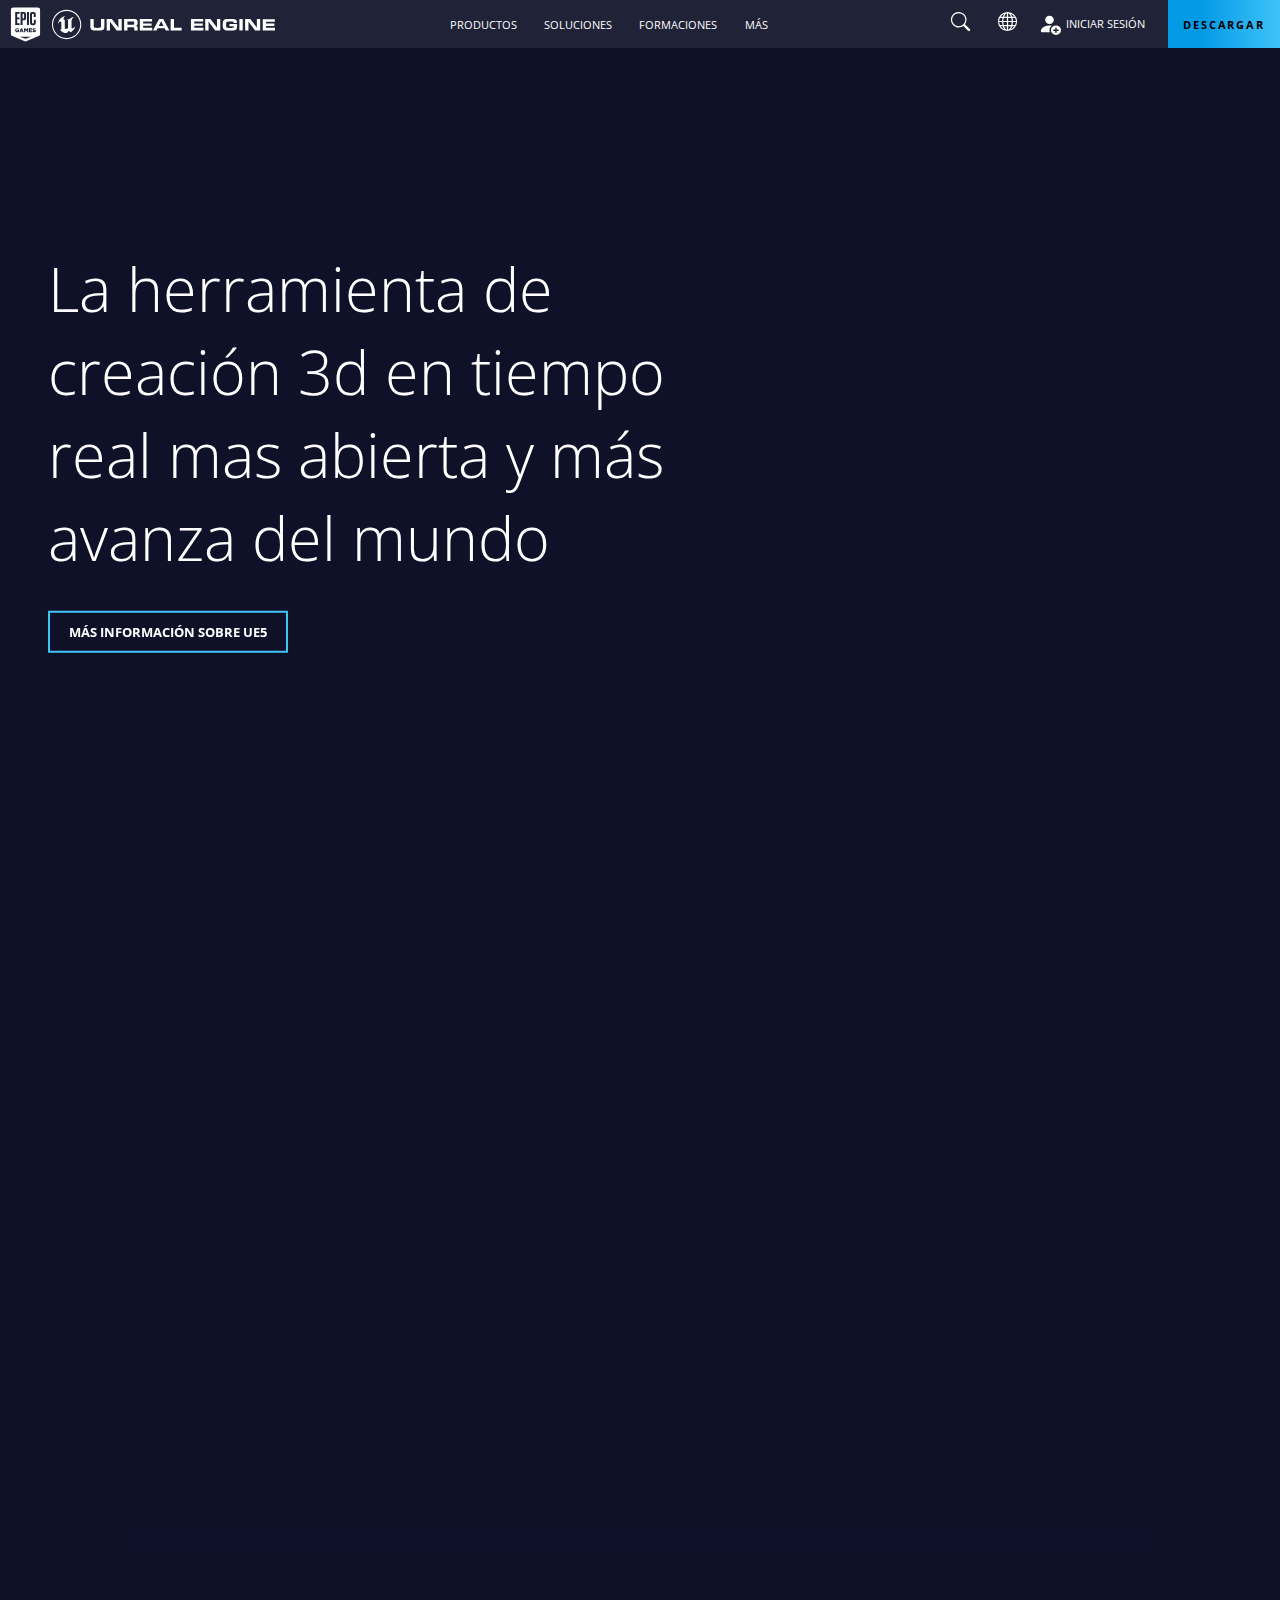
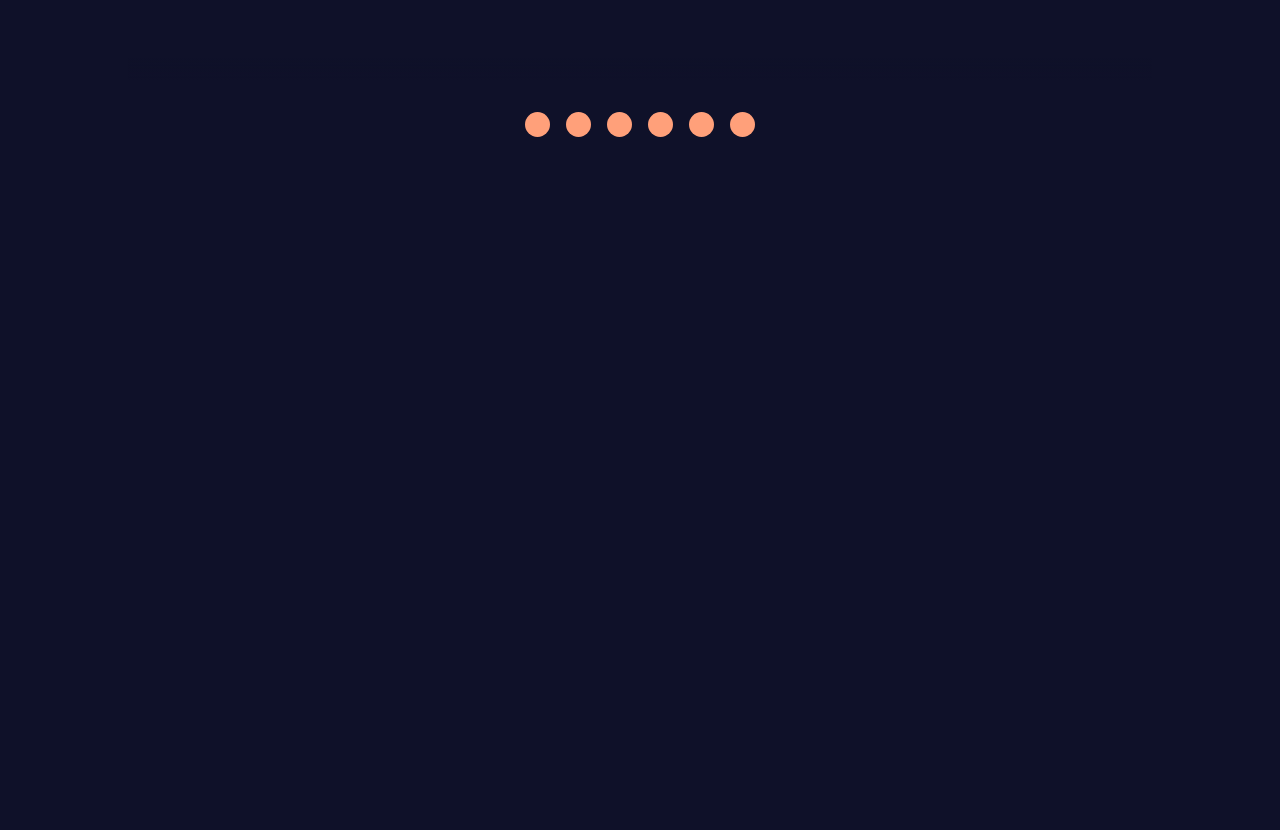
==== index..html @ 87c0252c "first commit" ====
<!DOCTYPE html>
<html lang="en">
<head>
    <meta charset="UTF-8">
    <meta http-equiv="X-UA-Compatible" content="IE=edge">
    <meta name="viewport" content="width=device-width, initial-scale=1.0">
    <title>Unreal Engine Clon</title>
    <link rel="stylesheet" href="./styles/style.css">
</head>
<body>
    <div class="cursor">
        <svg class="cursor__arrow" xmlns="http://www.w3.org/2000/svg" width="16" height="16" fill="currentColor" viewBox="0 0 16 16">
            <path fill-rule="evenodd" d="M1 8a.5.5 0 0 1 .5-.5h11.793l-3.147-3.146a.5.5 0 0 1 .708-.708l4 4a.5.5 0 0 1 0 .708l-4 4a.5.5 0 0 1-.708-.708L13.293 8.5H1.5A.5.5 0 0 1 1 8z"/>
          </svg>
    </div>
    <header class="header">
        <div class="header__cont-left">
            <a href="" class="header__enlace header__logo">
                <img class="header__img logo__img" src="./assets/svg/logo-unreal.svg" alt="">
            </a>
            <a href="" class="header__enlace header__logo">
                <img class="header__img header__logo-img" src="./assets/svg/logo-text.svg" alt="">
            </a>
        </div>
        <nav class="header__nav">
            <ul class="nav__ul">
                <a href="#" class="nav__a header__enlace">productos</a>
                <a href="#" class="nav__a header__enlace">soluciones</a>
                <a href="#" class="nav__a header__enlace">formaciones</a>
                <a href="#" class="nav__a header__enlace">más</a>
            </ul>
        </nav>
        <div class="header__cont-right">
            <a href=""><img class="header__search header__img" src="./assets/svg/search.svg" alt=""></a>
            <a href=""><img class="header__idioma header__img" src="./assets/svg/globe.svg" alt=""></a>
            <a class="header__enlace enlace__iniciar" href="#">
                <img class="enlace__iniciar-img" src="./assets/svg/person-fill-add.svg">
                <span class="enlace__iniciar-text">Iniciar Sesión</span>
            </a>
            <a class="header__enlace enlace__download" href="#">
                Descargar
            </a>
        </div>
    </header>
    
    <main class="main">
        <section class="home">
            <video class="home__video" muted autoplay loop>
                <source src="./assets/video/home-video.mp4"/>
            </video>
            <div class="home__contText">
                <h1 class="home__text">La herramienta  de creación 3d en tiempo real mas abierta y
                    más avanza del mundo
                </h1>
                <a class="enlace__information" href="">más información sobre ue5</a>
            </div>
        </section>
        <div class="space"></div>
        <div class="containerSlider">
            <div class="contSlider">
                <div class="swripper">
                    <video class="swripper__card" autoplay muted loop>
                        <source src="./assets/video/vinDisiel.mp4">
                    </video>
                    <video class="swripper__card" autoplay muted loop>
                        <source src="./assets/video/arquitect.mp4">
                    </video>
                    <video class="swripper__card" autoplay muted loop>
                        <source src="">
                    </video>
                    <video class="swripper__card" autoplay muted loop>
                        <source src="">
                    </video>
                    <video class="swripper__card" autoplay muted loop>
                        <source src="">
                    </video>
                    <video class="swripper__card" autoplay muted loop>
                        <source src="">
                    </video>
                </div>
            </div>
            <div class="cont-points">
                <span class="points"></span>
                <span class="points"></span>
                <span class="points"></span>
                <span class="points"></span>
                <span class="points"></span>
                <span class="points"></span>
            </div>
        </div>
    </main>
    <footer class="footer">

    </footer>
    <script src="./scripts/script.js"></script>
</body>
</html>
---- styles/style.css ----
@import url('https://fonts.googleapis.com/css2?family=Open+Sans:ital,wght@0,300;0,400;0,500;1,300&display=swap');

* {
    margin: 0;
    padding: 0;
    box-sizing: border-box;
}

:root {
    --color-principal: #202337;
    --color-fondo : #0f1129;
}

body {
    font-family: 'Open Sans', sans-serif;
    font-weight: lighter;
    /* min-height: 200vh; */
}

.cursor {
    --x: 5px;
    --y: 5px;
    position: fixed;
    display: flex;
    align-items: center;
    justify-content: center;
    top: -50px;
    left: -50px;
    z-index: 1;
    pointer-events: none;
    width: 100px;
    height: 100px;
    /* background-color: red; */
    border: 2px solid red;
    transform: translate(var(--x), var(--y)) translateZ(0);
    border-radius: 50%;
    opacity: 0;
}

.cursor__arrow {
    width: 30px;
    height: 50px;
    filter: invert(100%) sepia(0%) saturate(26%) hue-rotate(296deg) brightness(98%) contrast(105%);
}

.header {
    display: flex;
    justify-content: space-between;
    align-items: center;
    width: 100%;
    background-color: var(--color-principal);
    color: white;
    height: 3em;
    position: absolute;
    z-index: 1;
}

.header__img {
    width: 35px;
    height: 35px;
}

.header__cont-left {
    display: flex;
    gap: .5em;
    margin-left: .5em;
}

.header__logo {
    display: flex;
    align-items: center;
}

.header__logo-img {
    width: 20em;
}


.header__nav {
    height: 100%;
}
.nav__ul {
    display: flex;
    gap: 1.7em;
    height: 100%;
}
.nav__a {
    display: flex;
    align-items: center;
    position: relative;
    text-transform: uppercase;
    font-size: .7em;
    font-weight: 400;
    transition: border-bottom .2s;
}

.nav__a::after {
    content: "";
    position: absolute;
    bottom: 0;
    height: .5em;
    width: 100%;
    background-color: #0099DA;
    transition: clip-path .3s;
    clip-path: polygon(0 100%, 100% 100%, 100% 100%, 0% 100%);
}

.nav__a:hover::after {
    clip-path: polygon(0 100%, 100% 100%, 100% 0, 0 0);
}

.header__cont-right {
    display: flex;
    align-items: center;
    gap: .8em;
    /* pointer-events: all; */
}

.header__enlace {
    text-decoration: none;
    color: white;
    text-transform: uppercase;
    font-size: .7em;
    font-weight: 400;
}

.enlace__iniciar {
    display: flex;
    align-items: center;
    gap: .5em;
}

.header__search {
    filter: invert(98%) sepia(5%) saturate(129%) hue-rotate(41deg) brightness(117%) contrast(100%);
    height: 1.2em;    
}
.header__idioma {
    filter: invert(98%) sepia(5%) saturate(129%) hue-rotate(41deg) brightness(117%) contrast(100%);
    height: 1.2em;    
}


.enlace__iniciar-img {
    filter: invert(98%) sepia(5%) saturate(129%) hue-rotate(41deg) brightness(117%) contrast(100%);
    height: 2em;
}

.enlace__download {
    display: flex;
    align-items: center;
    justify-content: center;
    font-weight: bold;
    background: linear-gradient(-90deg, rgb(63, 196, 248), #039ae6 70%);
    height: 3rem;
    width: 10em;
    margin-left: .9em;
    color: black;
    letter-spacing: 1.8px;
}

.home {
    min-height: 100vh;
    display: flex;
    justify-content: center;
    align-items: center;
    background-color: #0f1129;
}

.home__video {
    position: fixed;
    width: 100%;
    transition: width .5s;
}

.home__contText {
    position: absolute;
    display: flex;
    flex-direction: column;
    gap: 2em;
    top: 50%;
    transform: translateY(-50%);
    left: 3em;
}

.home__text {
    color: white;
    font-weight: lighter;
    font-size: 3.8em;
    width: 700px;
}

.enlace__information {
    width: fit-content;
    text-transform: uppercase;
    color: white;
    border: 2px solid rgb(63, 196, 248);
    padding: .8em 1.5em;
    font-weight: bold;
    font-size: .8em;
    text-decoration: none;
}

.enlace__information:hover {
    box-shadow: 
    0 0 5px rgb(5, 153, 211),
    0 0 15px rgb(27, 169, 224),
    0 0 25px rgb(77, 192, 238);
}


.space {
    height: 70vh;
    width: 100%;
    background-color: var(--color-fondo);
}

/*SECTION SLIDER*/
.containerSlider {
    display: flex;
    flex-direction: column;
    align-items: center;
    height: 100vh;
    width: 100%;
    background-color: var(--color-fondo);
    gap: 2em;
}

.contSlider {
    /* background-color: white; */
    width: 80%;
    /* height: 600px; */
    overflow-x : hidden;
    cursor: none;
}

.swripper {
    position: relative;
    display: flex;
    width: 600%;
    height: 100%;
    /* background-color: lightcoral; */
    transition: transform .5s;
}

.swripper::after {
    position: absolute;
    content: "";
    width: 100%;
    height: 100%;
    z-index: 2;
    background: linear-gradient(var(--color-fondo) 0%, transparent 15%, transparent 85%, var(--color-fondo) 100%);
}

.swripper__card {
    width: calc(100% / 6);
    height: 100%;
    /* background-color: lightgreen; */
}

.swripper__card:hover {
    transform: scale(1.2);
}

.cont-points {
    display: flex;
    align-items: center;
    gap: 1em;
}

.points {
    width: 25px;
    height: 25px;
    border-radius: 50%;
    background-color: lightsalmon;
    cursor: pointer;
}
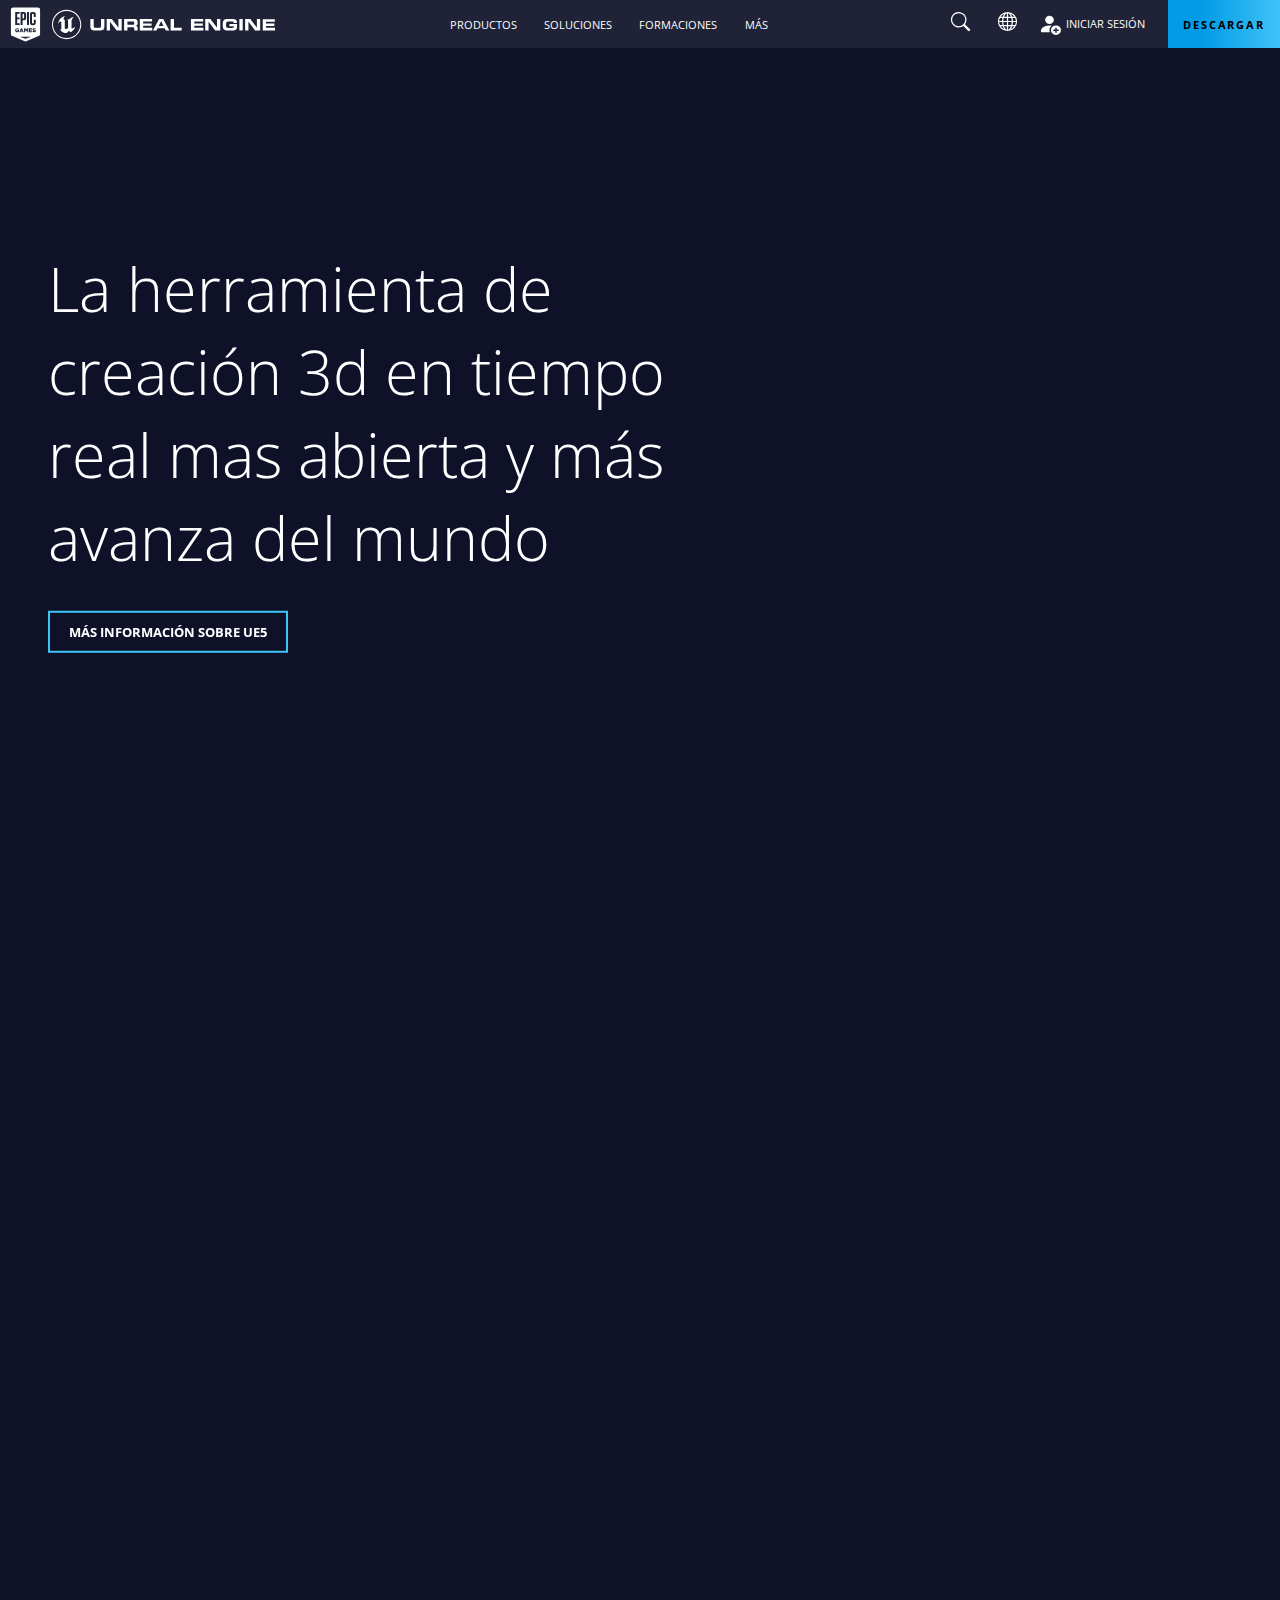
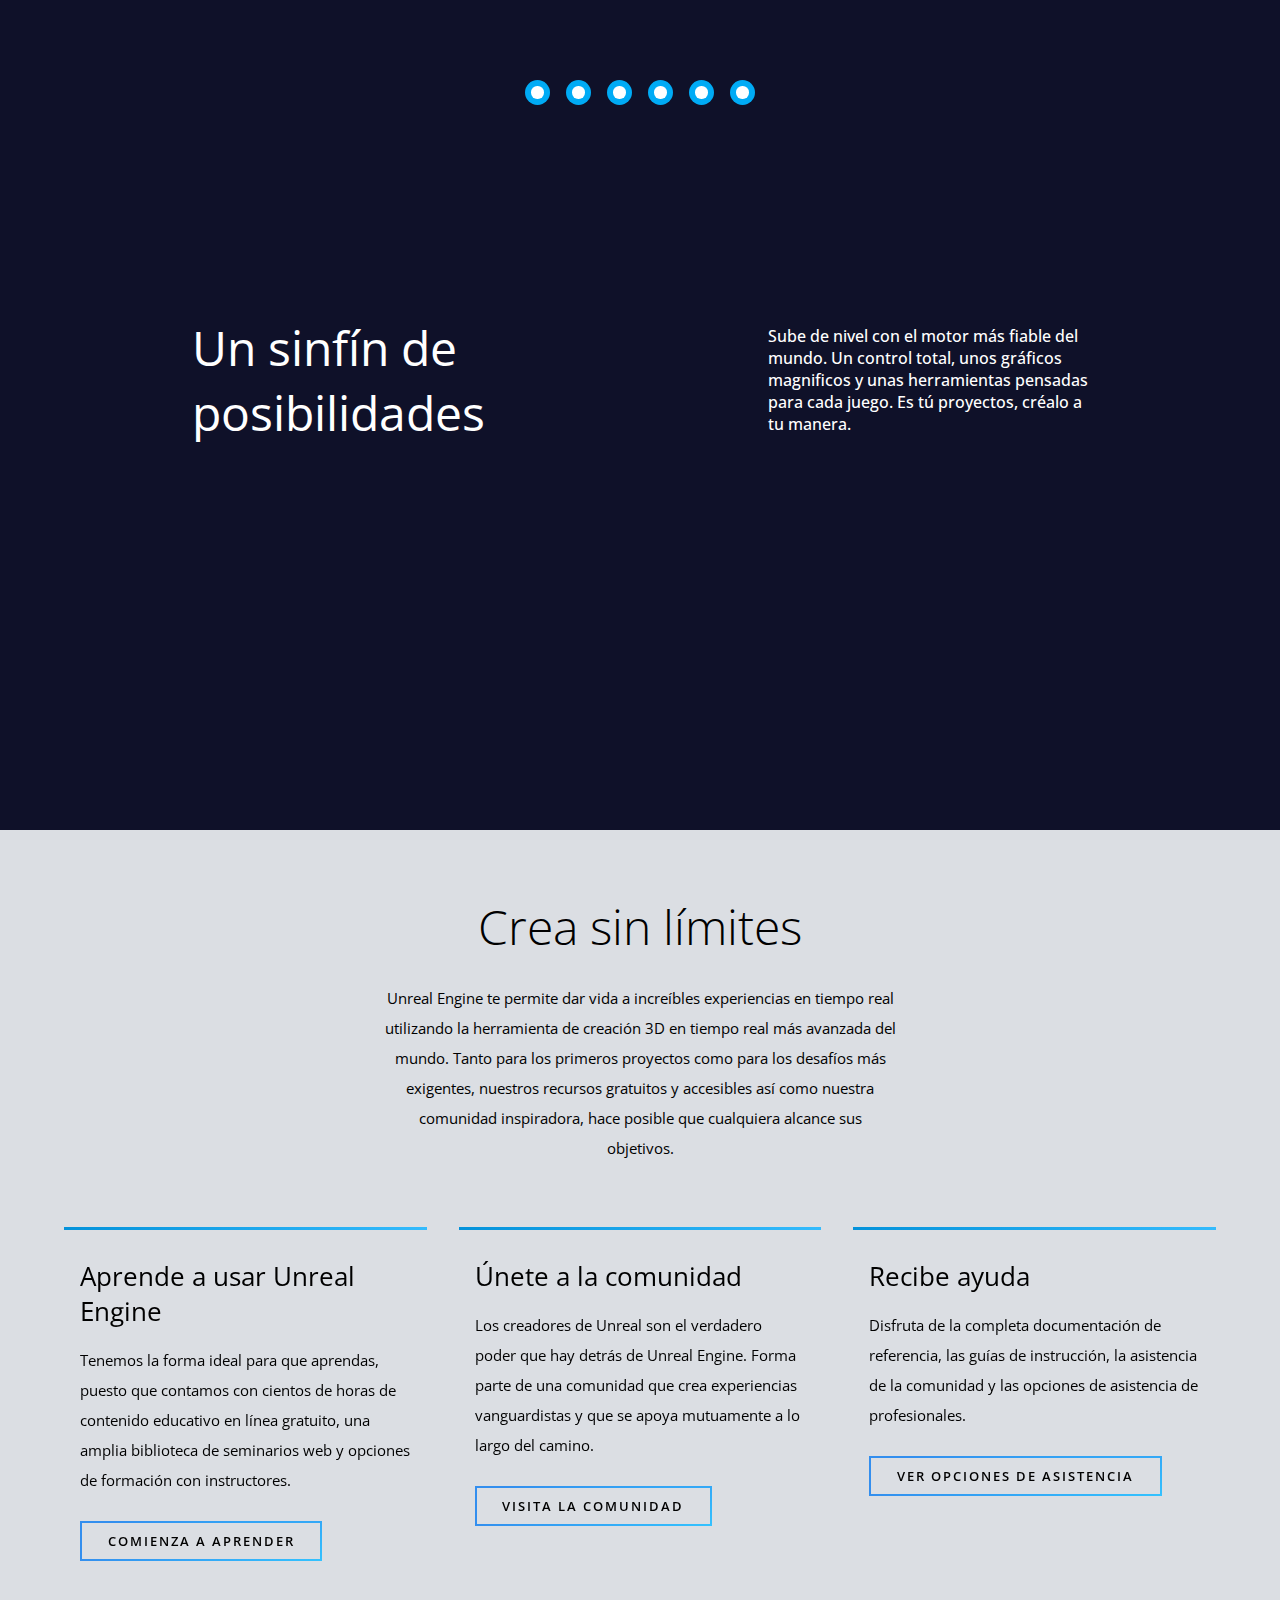
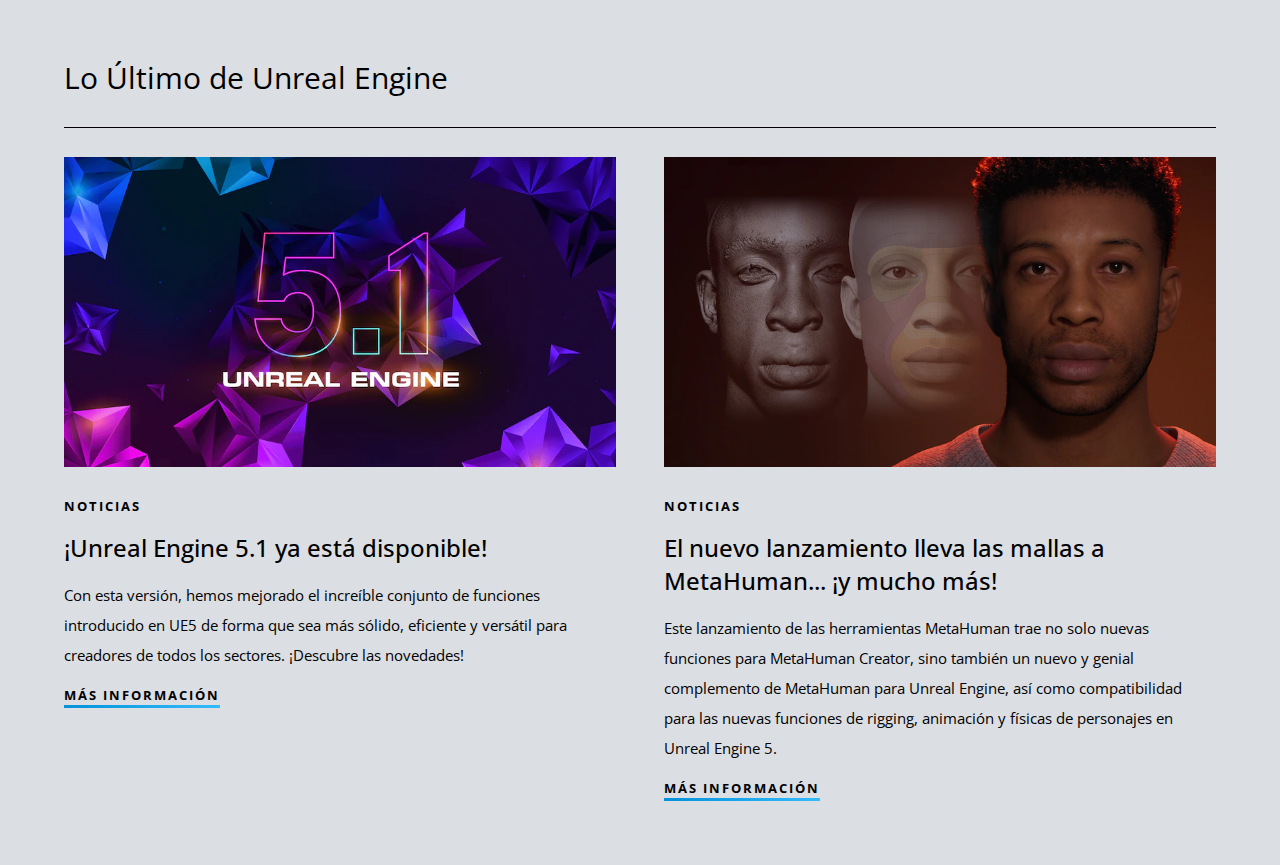
==== commit 73215741: "completando slider y agregando seccion aboutMe" ====
--- a/index..html
+++ b/index..html
@@ -57,6 +57,11 @@
         </section>
         <div class="space"></div>
         <div class="containerSlider">
+            <h2 class="containerSlider-text containerSlider-h2">Un sinfín de posibilidades</h2>
+            <p class="containerSlider-text containerSlider-p">Sube de nivel con el motor más fiable del mundo. Un control 
+                total, unos gráficos magnificos y unas herramientas pensadas
+                para cada juego. Es tú proyectos, créalo a tu manera.
+            </p>
             <div class="contSlider">
                 <div class="swripper">
                     <video class="swripper__card" autoplay muted loop>
@@ -66,29 +71,80 @@
                         <source src="./assets/video/arquitect.mp4">
                     </video>
                     <video class="swripper__card" autoplay muted loop>
-                        <source src="">
+                        <source src="./assets/video/concierto.mp4">
                     </video>
                     <video class="swripper__card" autoplay muted loop>
-                        <source src="">
+                        <source src="./assets/video/automovil.mp4">
                     </video>
                     <video class="swripper__card" autoplay muted loop>
-                        <source src="">
+                        <source src="./assets/video/startWars.mp4">
                     </video>
                     <video class="swripper__card" autoplay muted loop>
-                        <source src="">
+                        <source src="./assets/video/space.mp4">
                     </video>
                 </div>
             </div>
             <div class="cont-points">
-                <span class="points"></span>
-                <span class="points"></span>
-                <span class="points"></span>
-                <span class="points"></span>
-                <span class="points"></span>
-                <span class="points"></span>
+                <span class="points"><div class="points-circule"></div></span>
+                <span class="points"><div class="points-circule"></div></span>
+                <span class="points"><div class="points-circule"></div></span>
+                <span class="points"><div class="points-circule"></div></span>
+                <span class="points"><div class="points-circule"></div></span>
+                <span class="points"><div class="points-circule"></div></span>
             </div>
         </div>
+        
+        <section class="aboutMe">
+            <div class="aboutMe__description">
+                <h2 class="description__title">Crea sin límites</h2>
+                <p class="description__text parrafo">
+                    Unreal Engine te permite dar vida a increíbles experiencias en tiempo real utilizando la herramienta de creación 3D en tiempo real más avanzada del mundo.
+                    Tanto para los primeros proyectos como para los desafíos más exigentes, nuestros recursos gratuitos y accesibles así como nuestra comunidad inspiradora, hace posible que cualquiera alcance sus objetivos.
+                </p>
+            </div>
+            <div class="aboutMe__recomendations">
+                <div class="recomendation">
+                    <h3 class="recomendation__title">Aprende a usar Unreal Engine</h3>
+                    <p class="recomendation__text parrafo">Tenemos la forma ideal para que aprendas, 
+                        puesto que contamos con cientos de horas de contenido educativo en línea gratuito, una amplia biblioteca de seminarios web y opciones de formación con instructores.</p>
+                    <a href="" class="recomendation__enlace">comienza a aprender</a>
+                </div>
+                <div class="recomendation">
+                    <h3 class="recomendation__title">Únete a la comunidad</h3>
+                    <p class="recomendation__text parrafo">Los creadores de Unreal son el verdadero poder que hay detrás de Unreal Engine. Forma parte de una comunidad que crea 
+                        experiencias vanguardistas y que se apoya mutuamente a lo largo del camino.</p>
+                    <a href="" class="recomendation__enlace">visita la comunidad</a>
+                </div>
+                <div class="recomendation">
+                    <h3 class="recomendation__title">Recibe ayuda</h3>
+                    <p class="recomendation__text parrafo">Disfruta de la completa documentación de referencia, las guías de instrucción, la 
+                        asistencia de la comunidad y las opciones de asistencia de profesionales.</p>
+                    <a href="" class="recomendation__enlace">ver opciones de asistencia</a>
+                </div>
+            </div>
+            <div class="noticias">
+                <h3 class="noticias__title">Lo Último de Unreal Engine</h3>
+                <hr>
+                <div class="noticias__cards">
+                    <div class="cards__card">
+                        <a href="" class="card__enlace-img"><img src="./assets/img/unreal-noticia1.webp" alt="" class="card__img"></a>
+                        <span class="card__span">noticias</span>
+                        <a href="" class="card__subtitle">¡Unreal Engine 5.1 ya está disponible!</a>
+                        <p class="card__text parrafo">Con esta versión, hemos mejorado el increíble conjunto de funciones introducido en UE5 de forma que sea más sólido, eficiente y versátil para creadores de todos los sectores. ¡Descubre las novedades!</p>
+                        <a href="" class="card__enlace">Más información</a>
+                    </div>
+                    <div class="cards__card">
+                        <a href="" class="card__enlace-img"><img src="./assets/img/unreal-noticia2.webp" alt="" class="card__img"></a>
+                        <span class="card__span">noticias</span>
+                        <a href="" class="card__subtitle">El nuevo lanzamiento lleva las mallas a MetaHuman... ¡y mucho más!</a>
+                        <p class="card__text parrafo">Este lanzamiento de las herramientas MetaHuman trae no solo nuevas funciones para MetaHuman Creator, sino también un nuevo y genial complemento de MetaHuman para Unreal Engine, así como compatibilidad para las nuevas funciones de rigging, animación y físicas de personajes en Unreal Engine 5.</p>
+                        <a href="" class="card__enlace">Más información</a>
+                    </div>
+                </div>
+            </div>
+        </section>
     </main>
+
     <footer class="footer">
 
     </footer>
--- a/styles/style.css
+++ b/styles/style.css
@@ -7,14 +7,16 @@
 }
 
 :root {
-    --color-principal: #202337;
+    --color-header: #202337;
     --color-fondo : #0f1129;
+    --color-celeste: #00abf5;
+    --color-verde: #2ae5b3;
+    --color-plomo: #dbdee3;
 }
 
 body {
     font-family: 'Open Sans', sans-serif;
     font-weight: lighter;
-    /* min-height: 200vh; */
 }
 
 .cursor {
@@ -30,8 +32,7 @@
     pointer-events: none;
     width: 100px;
     height: 100px;
-    /* background-color: red; */
-    border: 2px solid red;
+    border: 2px solid var(--color-celeste);
     transform: translate(var(--x), var(--y)) translateZ(0);
     border-radius: 50%;
     opacity: 0;
@@ -48,7 +49,7 @@
     justify-content: space-between;
     align-items: center;
     width: 100%;
-    background-color: var(--color-principal);
+    background-color: var(--color-header);
     color: white;
     height: 3em;
     position: absolute;
@@ -113,7 +114,6 @@
     display: flex;
     align-items: center;
     gap: .8em;
-    /* pointer-events: all; */
 }
 
 .header__enlace {
@@ -216,17 +216,18 @@
 
 /*SECTION SLIDER*/
 .containerSlider {
+    position: relative;
     display: flex;
     flex-direction: column;
     align-items: center;
     height: 100vh;
     width: 100%;
     background-color: var(--color-fondo);
-    gap: 2em;
+    padding-bottom: 6em;
+    /* gap: 2em; */
 }
 
 .contSlider {
-    /* background-color: white; */
     width: 80%;
     /* height: 600px; */
     overflow-x : hidden;
@@ -238,7 +239,6 @@
     display: flex;
     width: 600%;
     height: 100%;
-    /* background-color: lightcoral; */
     transition: transform .5s;
 }
 
@@ -254,7 +254,6 @@
 .swripper__card {
     width: calc(100% / 6);
     height: 100%;
-    /* background-color: lightgreen; */
 }
 
 .swripper__card:hover {
@@ -268,9 +267,227 @@
 }
 
 .points {
+    display: flex;
+    justify-content: center;
+    align-items: center;
     width: 25px;
     height: 25px;
     border-radius: 50%;
-    background-color: lightsalmon;
+    background-color: var(--color-celeste);
     cursor: pointer;
+}
+
+.points-circule {
+    height: 50%;
+    width: 50%;
+    border-radius: 50%;
+    background-color: white;
+}
+
+@keyframes change {
+    0%{
+        transform: translateY(-7rem)
+    }
+}
+
+.containerSlider-text {
+    position: absolute;
+    top: 50%;
+    transform: translateY(-50%);
+    z-index: 1;
+    color: white;
+    transition: all 1s;
+    pointer-events: none;
+}
+
+.containerSlider-h2 {
+    font-size: 3em;
+    font-weight: 400;
+    left: 12rem;
+    max-width: 10em;
+}
+.containerSlider-p {
+    font-size: 1em;
+    max-width: 20em;
+    right: 12rem;
+    font-weight: 500;
+}
+
+.aboutMe {
+    display: flex;
+    flex-direction: column;
+    align-items: center;
+    text-align: center;    
+    padding: 4em 0;
+    gap: 4em;
+    background-color: var(--color-plomo)
+}
+
+.aboutMe__description {
+    width: 40%;
+}
+
+.description__title {
+    font-size: 3em;
+    font-weight: lighter;
+    margin-bottom: .5em;
+}
+
+.parrafo {
+    font-weight: 400;
+    line-height: 30px;
+    font-size: .95em;
+}
+
+.aboutMe__recomendations {
+    display: grid;
+    grid-template-columns: repeat(3, 1fr);
+    flex-direction: row;
+    width: 90%;
+    gap: 2em;
+}
+
+.recomendation {
+    position: relative;
+    display: flex;
+    flex-direction: column;
+    padding: 2em 1em;
+    gap: 1em;
+    text-align: start;
+}
+
+.recomendation::after {
+    content: "";
+    position: absolute;
+    top: 0;
+    left: 0;
+    width: 100%;
+    height: .2em;
+    background: linear-gradient(-90deg, #34BBFD, #0492da);
+}
+
+.recomendation__title {
+    font-size: 1.6em;
+    font-weight: 400;
+}
+
+.recomendation__enlace {
+    text-decoration: none;
+    text-transform: uppercase;
+    color: black;
+    border: 2px solid;
+    border-color: initial;
+    border-image: radial-gradient(100% 185.14% at 100% 100%,
+     rgb(52, 195, 255) 0%, rgb(51, 142, 238) 100%) 5 / 2px / 0 stretch;
+    padding: .7em 2em;
+    margin-top: .8em;
+    width: fit-content;
+    font-weight: 600;
+    font-size: .8em;
+    letter-spacing: 2px;
+}
+
+.recomendation__enlace:hover {
+    box-shadow: 
+    0 0 5px rgb(23, 184, 248),
+    0 0 15px rgb(27, 169, 224),
+    0 0 25px rgba(77, 192, 238, .5);
+}
+
+.noticias {
+    display: flex;
+    flex-direction: column;
+    width: 90%;
+    margin: auto;
+    text-align: start;
+}
+
+.noticias__title {
+    font-size: 1.9em;
+    font-weight: 400;
+}
+
+hr {
+    width: 100%;
+    margin: 1.8em 0;
+    border: none;
+    border-top: 1px solid black;
+}
+.noticias__cards {
+    display: flex;
+    gap: 3em;
+}
+
+.cards__card {
+    display: flex;
+    flex-direction: column;
+    gap: 1em;
+    width: 50%;
+}
+
+.card__img {
+    width: 100%;
+    transition: transform .5s;
+}
+
+.card__enlace-img {
+    overflow: hidden;
+}
+.card__img:hover {
+    transform: scale(1.08)
+}
+
+.card__span {
+    font-weight: bold;
+    letter-spacing: 2px;
+    text-transform: uppercase;
+    font-size: .8em;
+    margin-top: .7em;
+}
+
+.card__subtitle {
+    font-size: 1.5em;
+    text-decoration: none;
+    color: black;
+    font-weight: 500;
+}
+
+.card__subtitle:hover {
+    color: rgb(80, 77, 245);
+}
+
+.card__enlace {
+    text-decoration: none;
+    text-transform: uppercase;
+    color: black;
+    font-weight: bold;
+    font-size: .8em;
+    width: fit-content;
+    letter-spacing: 2px;
+}
+
+.card__enlace:after {
+    content: "";
+    display: block;
+    width: 100%;
+    height: .2em;
+    margin-top: .1em;
+    background: linear-gradient(-90deg, #34BBFD, #0492da);
+}
+
+@keyframes carge {
+    0%{ width: 0 }
+    100%{ width: 100% }
+}
+
+.card__enlace:hover::after {
+    animation: carge .7s;
+}
+
+@media screen and (max-width:990px ) {
+    .header__nav {
+        position: absolute;
+        z-index: -1;
+        opacity: 0;
+    }
 }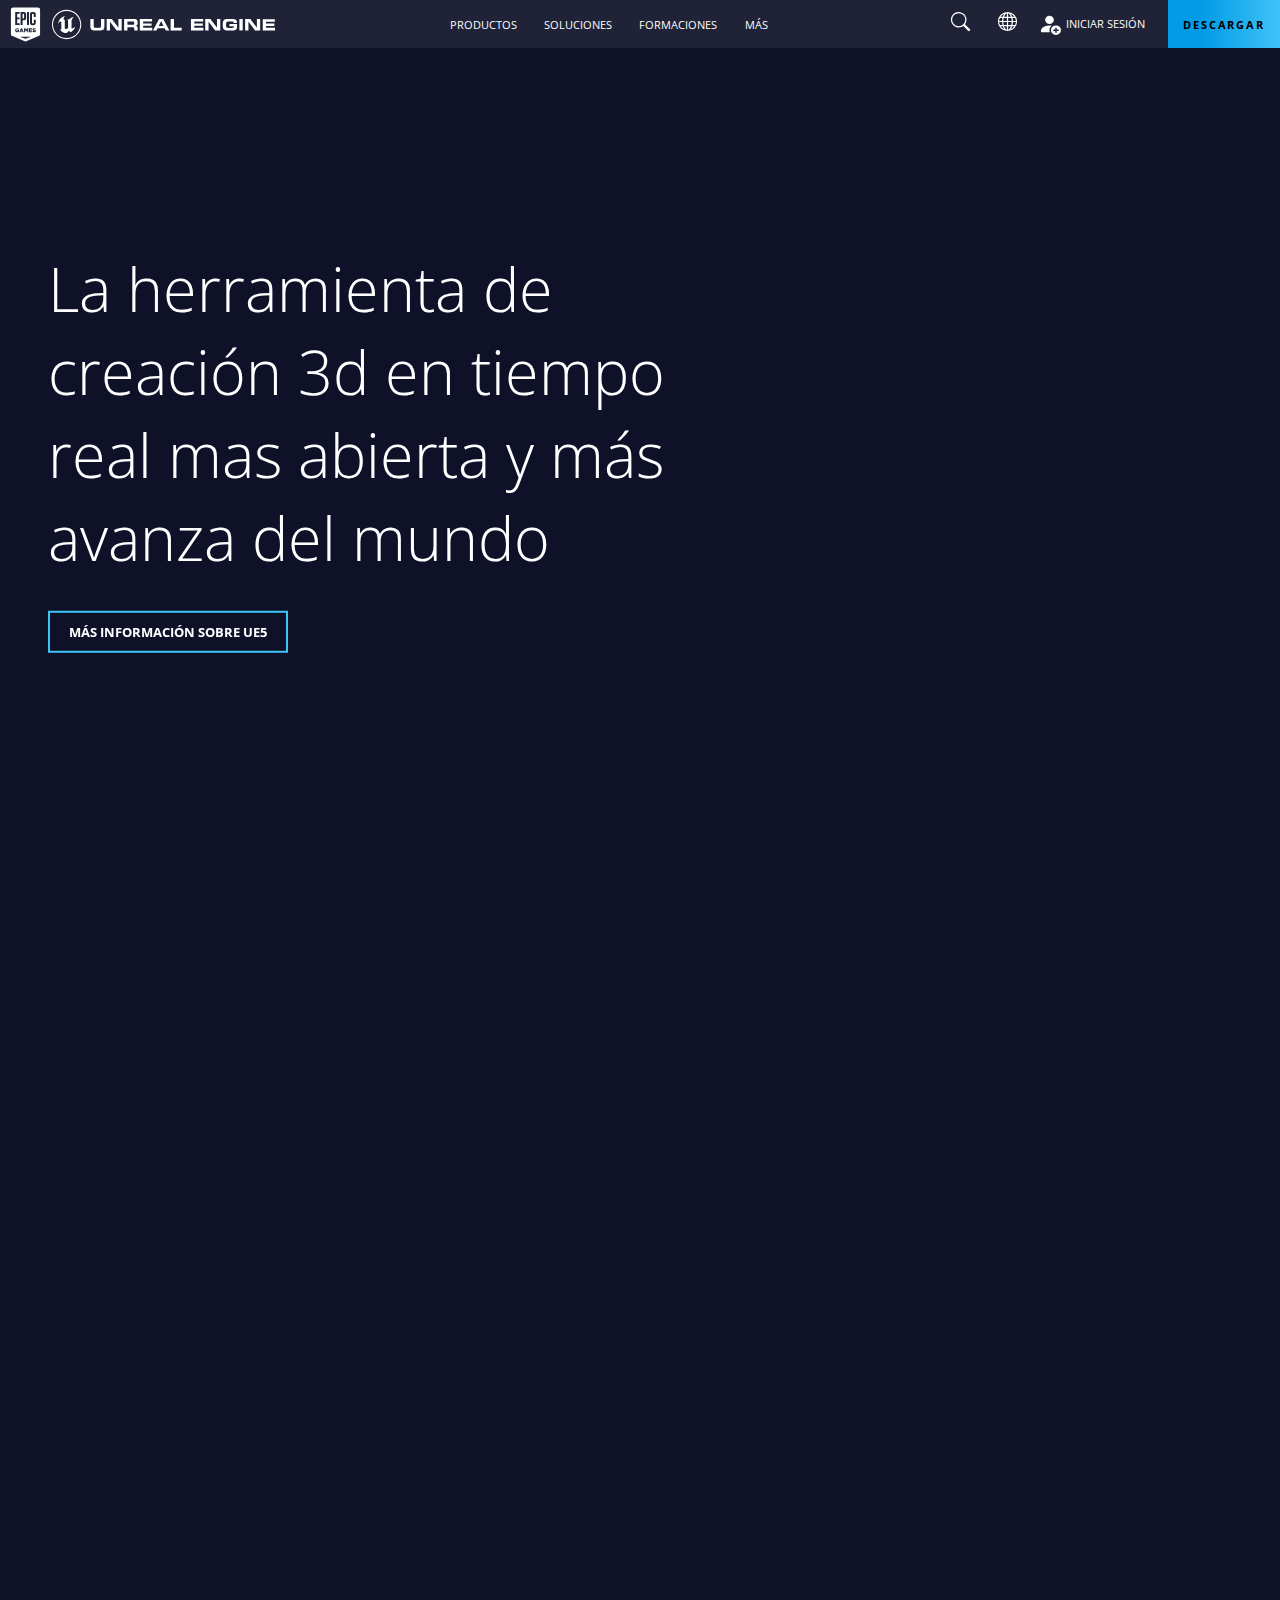
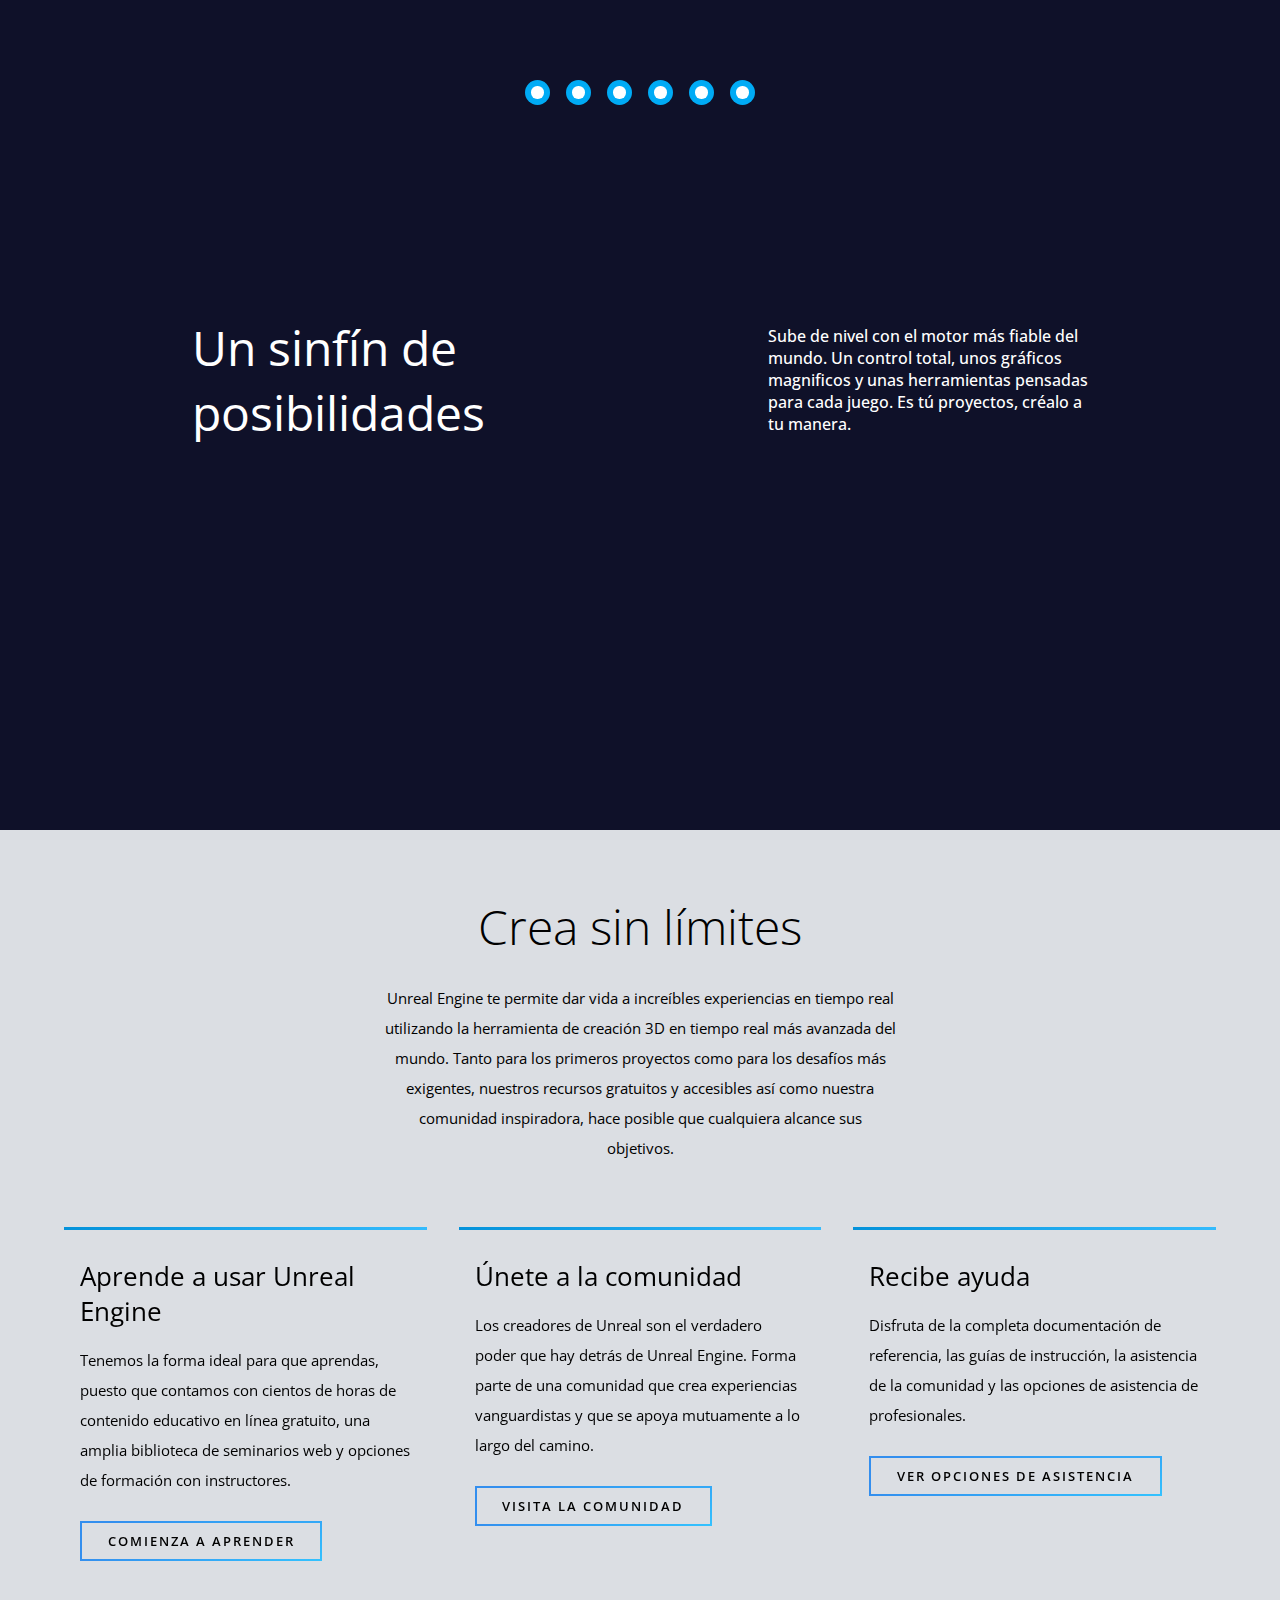
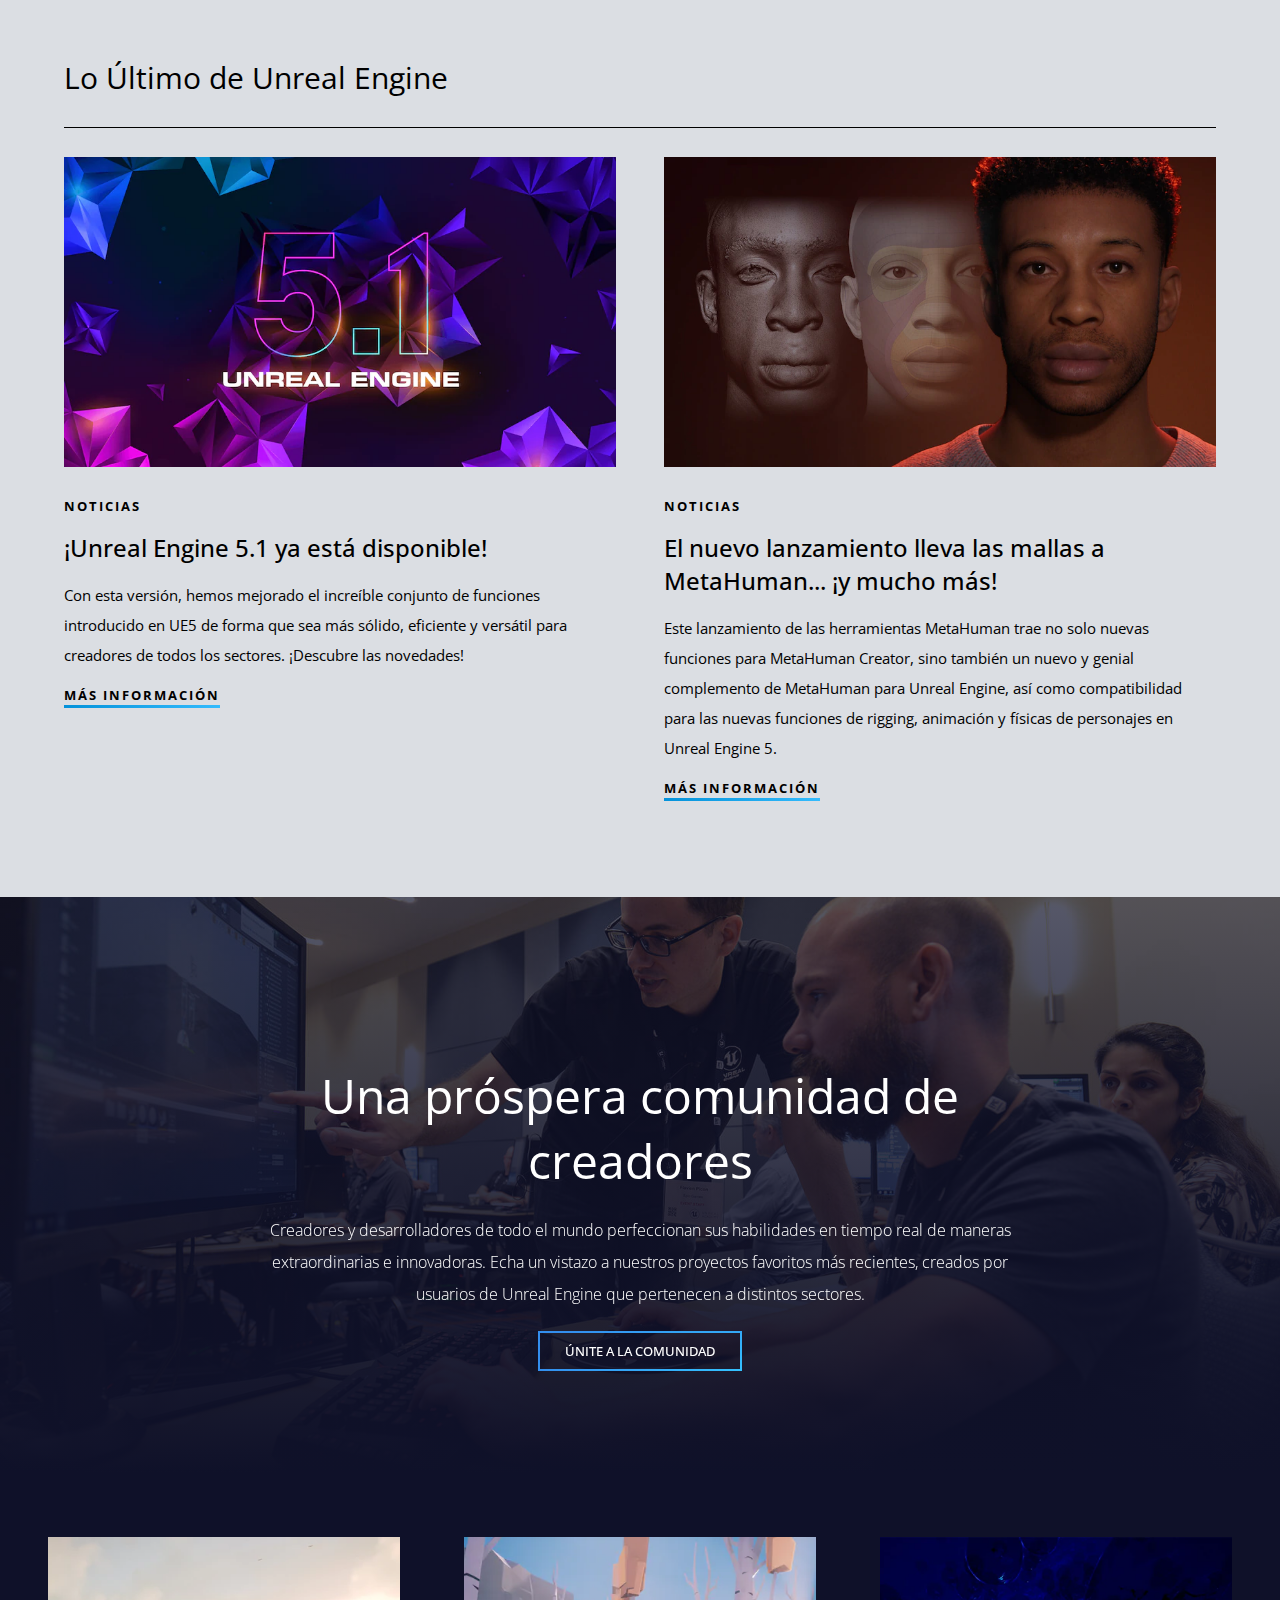
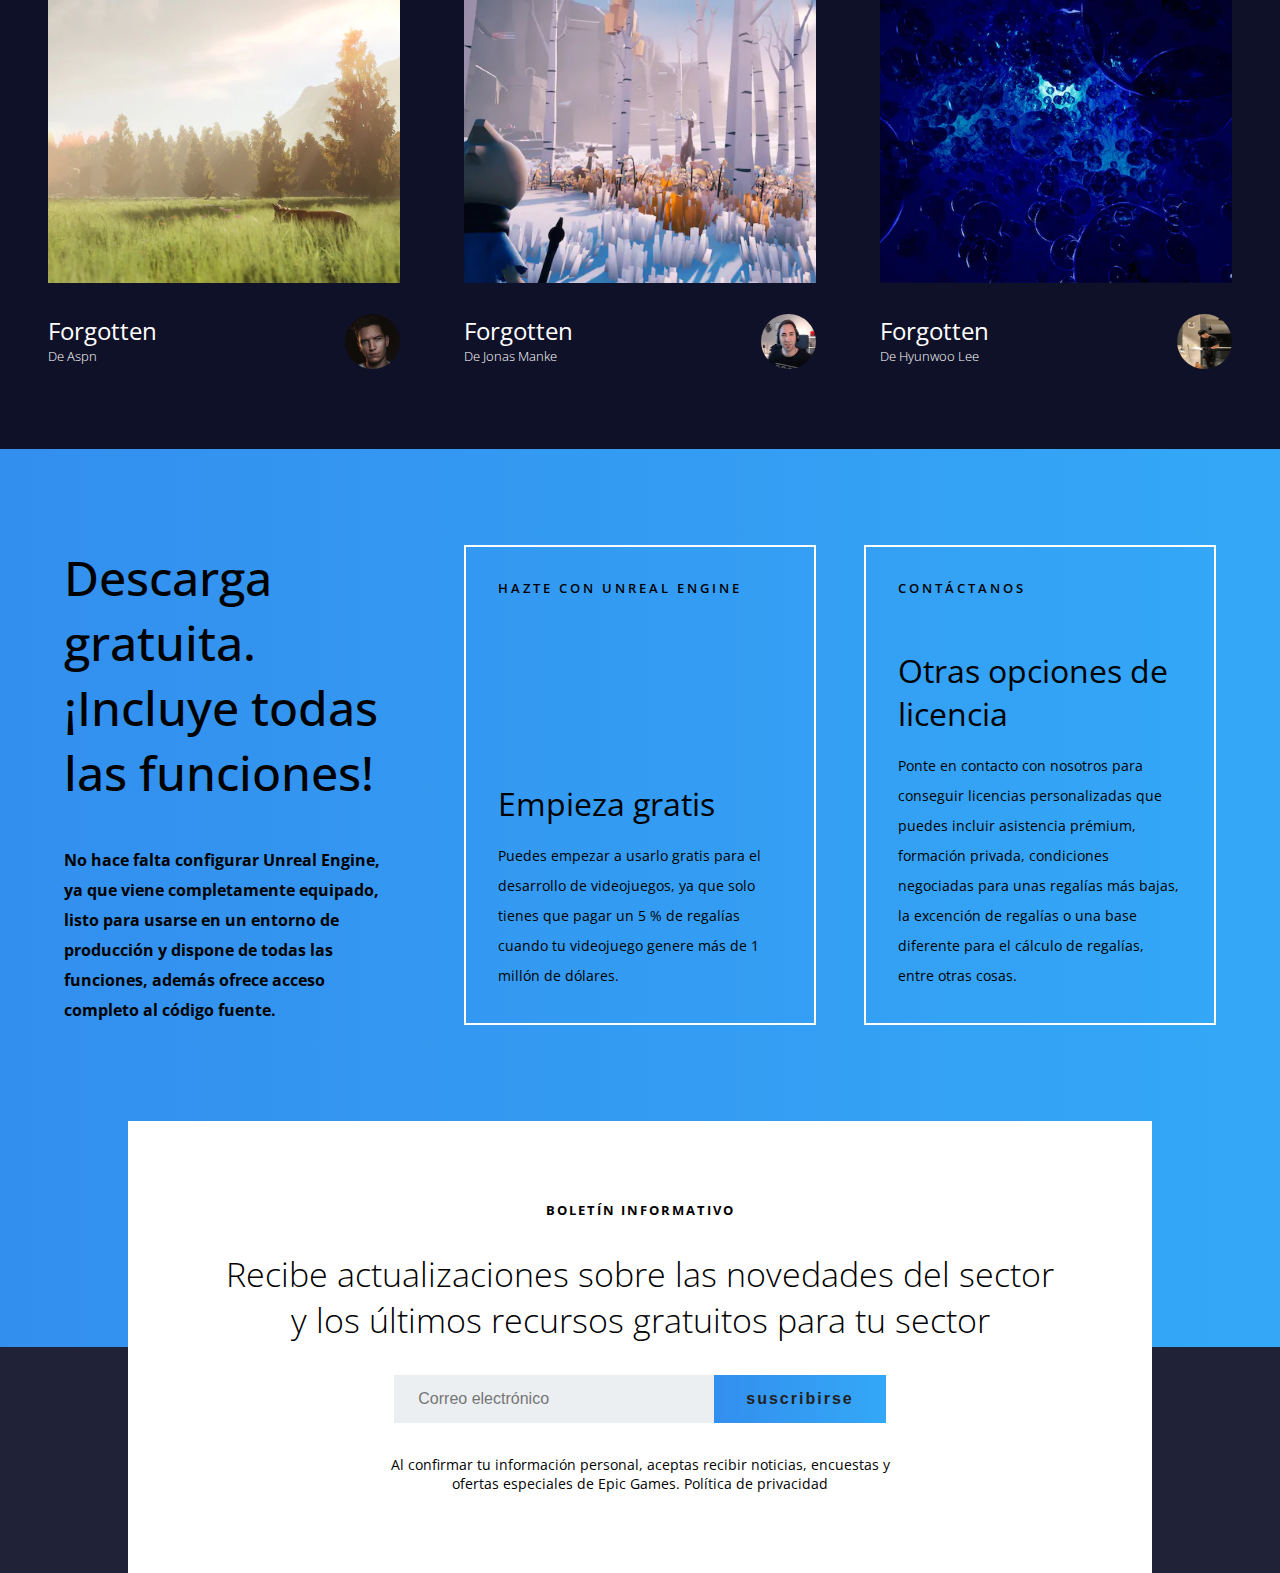
==== commit 8e4cb597: "agregando seccion comunidad, download, boletin" ====
--- a/index..html
+++ b/index..html
@@ -143,6 +143,72 @@
                 </div>
             </div>
         </section>
+
+        <section class="comunidad">
+            <div class="comunidad__contImg">
+                <img src="./assets/img/fondo-comunidad.png" alt="" class="contImg__img">
+                <div class="contImg__contText">
+                    <h2 class="contImg__title">Una próspera comunidad de creadores</h2>
+                    <p class="contImg__text">Creadores y desarrolladores de todo el mundo perfeccionan sus habilidades en tiempo real de maneras extraordinarias e innovadoras. Echa un vistazo a nuestros proyectos favoritos más recientes, creados por usuarios de Unreal Engine que pertenecen a distintos sectores.</p>
+                    <a href="" class="contImg__enlace">únite a la comunidad</a>
+                </div>
+            </div>
+            <div class="comunidad__perfiles">
+                <div class="perfiles__perfil">
+                    <img src="./assets/img/fondo1.webp" alt="" class="perfil__img-fondo">
+                    <div class="perfil__info">
+                        <span><h3 class="perfil__name">Forgotten</h3><h4 class="perfil__subname">De Aspn</h4></span>
+                        <img src="./assets/img/taylor.webp" alt="" class="perfil__img-person">
+                    </div>
+                </div>
+                <div class="perfiles__perfil">
+                    <img src="./assets/img/fondo2.webp" alt="" class="perfil__img-fondo">
+                    <div class="perfil__info">
+                        <span><h3 class="perfil__name">Forgotten</h3><h4 class="perfil__subname">De Jonas Manke</h4></span>
+                        <img src="./assets/img/mug.webp" alt="" class="perfil__img-person">
+                    </div>
+                </div>
+                <div class="perfiles__perfil">
+                    <img src="./assets/img/fondo3.webp" alt="" class="perfil__img-fondo">
+                    <div class="perfil__info">
+                        <span><h3 class="perfil__name">Forgotten</h3><h4 class="perfil__subname">De Hyunwoo Lee</h4></span>
+                        <img src="./assets/img/lee.webp" alt="" class="perfil__img-person">
+                    </div>
+                </div>
+            </div>
+        </section>
+
+        <section class="download">
+            <div class="download__card download__card-first">
+                <h2 class="download__card-first-title">Descarga gratuita. ¡Incluye todas las funciones!</h2>
+                <p class="download__card-first-text">No hace falta configurar Unreal Engine, ya que viene completamente equipado, listo para usarse en un entorno de producción y dispone de todas las funciones, además ofrece acceso completo al código fuente.</p>
+            </div>
+            <div class="download__card">
+                <span class="download__card-span">Hazte con Unreal Engine</span>
+                <div class="download__card-contText">
+                    <h2 class="download__card-contText-title">Empieza gratis</h2>
+                    <p class="download__card-contText-text">Puedes empezar a usarlo gratis para el desarrollo de videojuegos, ya que solo tienes que pagar un 5 % de regalías cuando tu videojuego genere más de 1 millón de dólares.</p>
+                </div>
+            </div>
+            <div class="download__card">
+                <span class="download__card-span">Contáctanos</span>
+                <div class="download__card-contText">
+                    <h2 class="download__card-contText-title">Otras opciones de licencia</h2>
+                    <p class="download__card-contText-text">Ponte en contacto con nosotros para conseguir licencias personalizadas que puedes incluir asistencia prémium, formación privada, condiciones negociadas para unas regalías más bajas, la excención de regalías o una base diferente para el cálculo de regalías, entre otras cosas.</p>
+                </div>
+            </div>
+        </section>
+
+        <section class="boletin">
+            <div class="contBoletin">
+                <span class="contBoletin__span">boletín informativo</span>
+                <h2 class="contBoletin__h2">Recibe actualizaciones sobre las novedades del sector y los últimos recursos gratuitos para 
+                    tu sector
+                </h2>
+                <div class="contInput"><input placeholder="Correo electrónico" type="text" class="contInput__input"><button class="contInput__button">suscribirse</button></div>
+                <p class="contBoletin__parrafo">Al confirmar tu información personal, aceptas recibir noticias, encuestas y ofertas especiales de Epic Games. Política de privacidad</p>
+            </div>
+        </section>
     </main>
 
     <footer class="footer">
--- a/styles/style.css
+++ b/styles/style.css
@@ -36,6 +36,7 @@
     transform: translate(var(--x), var(--y)) translateZ(0);
     border-radius: 50%;
     opacity: 0;
+    background-color: rgba(0,0,0, .5);
 }
 
 .cursor__arrow {
@@ -318,7 +319,7 @@
     flex-direction: column;
     align-items: center;
     text-align: center;    
-    padding: 4em 0;
+    padding: 4em 0 6em;
     gap: 4em;
     background-color: var(--color-plomo)
 }
@@ -425,14 +426,16 @@
     width: 50%;
 }
 
-.card__img {
-    width: 100%;
-    transition: transform .5s;
-}
-
 .card__enlace-img {
     overflow: hidden;
 }
+
+.card__img {
+    width: 100%;
+    transition: transform .5s;
+    -webkit-user-drag: none;
+}
+
 .card__img:hover {
     transform: scale(1.08)
 }
@@ -482,6 +485,242 @@
 
 .card__enlace:hover::after {
     animation: carge .7s;
+}
+
+.comunidad {
+    padding-bottom: 5em;
+    background-color: var(--color-fondo)
+}
+
+.comunidad__contImg {
+    position: relative;
+    display: flex;
+    width: 100%;
+    justify-content: center;
+    align-items: center;
+    color: white;
+}
+
+.comunidad__contImg::before {
+    content: "";
+    position: absolute;
+    width: 100%;
+    height: 100%;
+    background: linear-gradient(rgba(15, 17, 41, .7), var(--color-fondo) 90%);
+}
+
+.contImg__img {
+    width: 100%;
+}
+
+.contImg__contText {
+    position: absolute;
+    display: flex;
+    text-align: center;
+    flex-direction: column;
+    gap: 1.3em;
+    width: 60%;
+}
+
+.contImg__title {
+    font-size: 3em;
+    font-weight: 400;    
+}
+
+.contImg__text {
+    line-height: 32px;
+}
+
+.contImg__enlace {
+    text-decoration: none;
+    color: white;
+    text-transform: uppercase;
+    font-size: .8em;
+    font-weight: 500;
+    border: 1px solid;
+    width: fit-content;
+    margin: auto;
+    padding: .8em 2em;
+    border-image: radial-gradient(100% 185.14% at 100% 100%,
+    rgb(52, 195, 255) 0%, rgb(51, 142, 238) 100%) 5 / 2px / 0 stretch;
+}
+
+.contImg__enlace:hover {
+    box-shadow: 
+    0 0 5px rgb(5, 153, 211),
+    0 0 15px rgb(27, 169, 224),
+    0 0 25px rgb(77, 192, 238);
+}
+
+.comunidad__perfiles {
+    width: 100%;
+    display: grid;
+    grid-template-columns: repeat(3, 1fr);
+    gap: 4em;
+    padding: 0 3em;
+    background-color: var(--color-fondo)
+}
+
+.perfiles__perfil {
+    display: flex;
+    flex-direction: column;
+    justify-content: space-between;
+    max-height: 35em;
+    height: 27em;
+    overflow: hidden;
+}
+
+.perfil__info {
+    display: flex;
+    justify-content: space-between; 
+    color: white;
+}
+
+.perfil__name {
+    font-weight: 400;
+    font-size: 1.5em;
+}
+
+.perfil__subname {
+    font-weight: 300;
+    font-size: .8em;
+}
+
+.perfil__img-fondo {
+    width: 100%;
+    height: 80%;
+    object-fit: cover;
+    transition: transform .4s;
+    cursor: none;
+    -webkit-user-drag: none;
+}
+
+.perfil__img-fondo:hover {
+    transform: scale(1.03);
+}
+
+.perfil__img-person {
+    width: 55px;
+    height: 55px;
+    border-radius: 50%;
+}
+
+.download {
+    display: grid;
+    grid-template-columns: repeat(3, 1fr);
+    padding: 6em 4em;
+    width: 100%;
+    gap: 3em;
+    background: linear-gradient(90deg, #338fee, #34a8f7);
+}
+
+.download__card {
+    display: flex;
+    flex-direction: column;
+    justify-content: space-between;
+    padding: 2em;
+    border: 2px solid white;
+    cursor: pointer;
+    min-height: 30em;
+}
+
+.download__card:hover {
+    background-color: white;
+}
+
+.download__card-first {
+    border: none;
+    padding: 0;
+    cursor: default;
+}
+
+.download__card-first:hover {
+    background-color: transparent;
+}
+
+.download__card-first-title {
+    font-size: 3em;
+    font-weight: 500;
+}
+
+.download__card-first-text {
+    font-weight: bold;
+    width: 90%;
+    line-height: 30px;
+}
+
+.download__card-span {
+    font-weight: 600;
+    letter-spacing: 3px;
+    text-transform: uppercase;
+    font-size: .8em
+}
+
+.download__card-contText-title {
+    font-size: 2em;
+    font-weight: 400;
+    margin-bottom: .5em;
+}
+
+.download__card-contText-text {
+    font-weight: 400;
+    font-size: .9em;
+    line-height: 30px;
+}
+
+.boletin {
+    display: flex;
+    justify-content: center;
+    background: linear-gradient(transparent, transparent 50% , #202337 50%),linear-gradient(90deg, #338fee, #34a8f7);
+}
+
+.contBoletin {
+    text-align: center;
+    width: 80%;
+    background-color: white;
+    padding: 5em 6em;
+    display: flex;
+    flex-direction: column;
+    align-items: center;
+    gap: 2em;
+}
+
+.contBoletin__span {
+    font-weight: bold;
+    letter-spacing: 2px;
+    text-transform: uppercase;
+    font-size: .8em;
+}
+
+.contBoletin__h2 {
+    font-size: 2.1em;
+    font-weight: 300;
+}
+
+.contInput__input {
+    height: 3em;
+    width: 20em;
+    padding: 0 1.5em;
+    font-size: 1em;
+    border: none;
+    background-color: #eceff2;
+}
+
+.contInput__button {
+    font-size: 1em;
+    height: 3em;
+    padding: 0 2em;
+    font-weight: bold;
+    letter-spacing: 2px;
+    color: rgb(33,33,33);
+    background: linear-gradient(90deg, #338fee, #34a8f7);
+    border: none;
+}
+
+.contBoletin__parrafo {
+    width: 60%;
+    font-size: .85em;
+    font-weight: 400;
 }
 
 @media screen and (max-width:990px ) {
